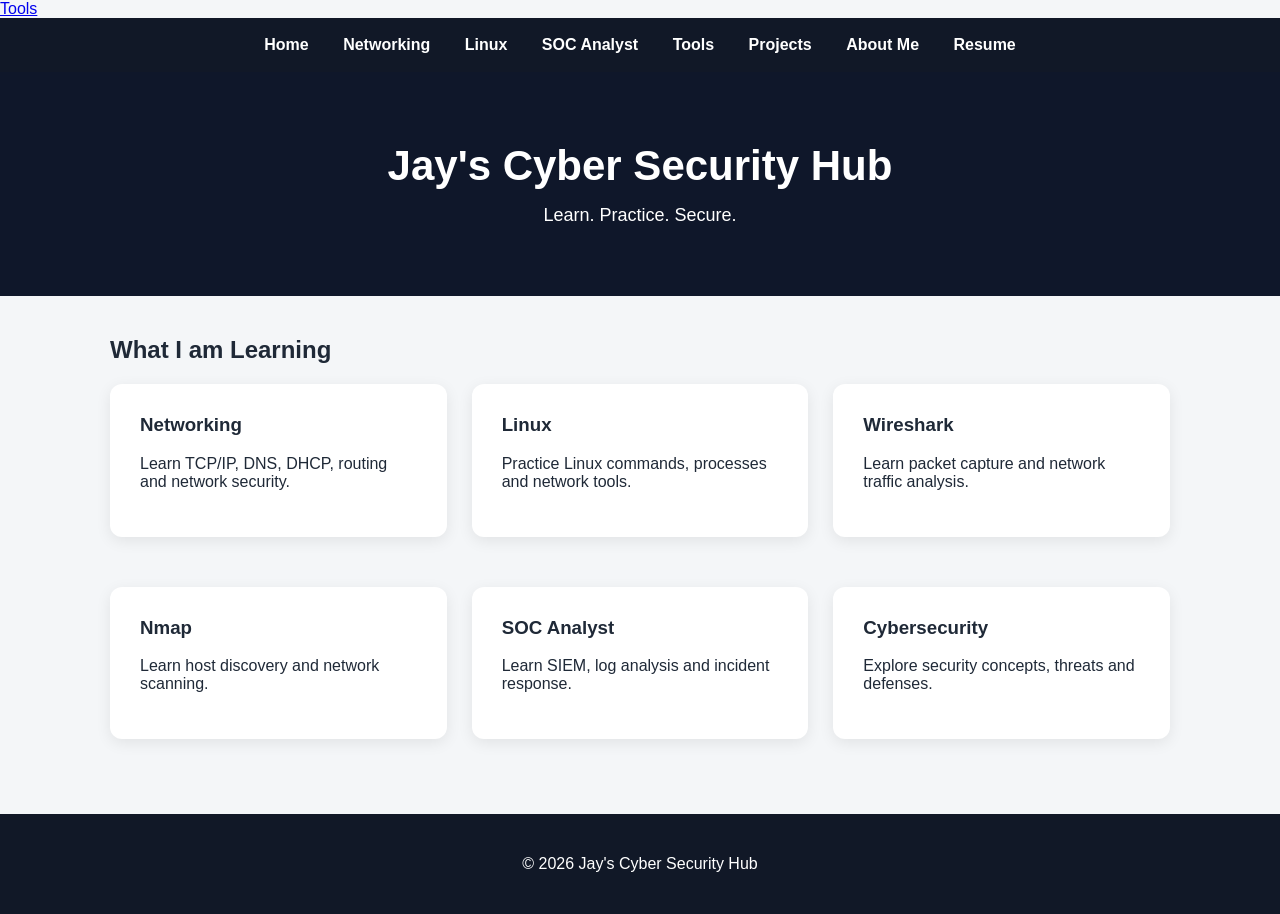
==== index.html @ 5ba56529 "Initial cybersecurity portfolio" ====
<!DOCTYPE html>
<html>
<head>
    <title>Jay's Cyber Security Hub</title>

    <link rel="stylesheet" href="style.css">
</head>

<body>

<a href="tools.html">Tools</a>

<nav>
    <a href="index.html">Home</a>
    <a href="networking.html">Networking</a>
    <a href="linux.html">Linux</a>
    <a href="soc.html">SOC Analyst</a>
    <a href="tools.html">Tools</a>
    <a href="projects.html">Projects</a>
    <a href="about.html">About Me</a>
    <a href="resume.html">Resume</a>
</nav>

    <header>
        <h1>Jay's Cyber Security Hub</h1>
        <p>Learn. Practice. Secure.</p>
    </header>

    <main>

        <section>
            <h2>What I am Learning</h2>

            <div class="topics">

                <div class="card">
                    <h3>Networking</h3>
                    <p>Learn TCP/IP, DNS, DHCP, routing and network security.</p>
                </div>

                <div class="card">
                    <h3>Linux</h3>
                    <p>Practice Linux commands, processes and network tools.</p>
                </div>

                <div class="card">
                    <h3>Wireshark</h3>
                    <p>Learn packet capture and network traffic analysis.</p>
                </div>

                <div class="card">
                    <h3>Nmap</h3>
                    <p>Learn host discovery and network scanning.</p>
                </div>

                <div class="card">
                    <h3>SOC Analyst</h3>
                    <p>Learn SIEM, log analysis and incident response.</p>
                </div>

                <div class="card">
                    <h3>Cybersecurity</h3>
                    <p>Explore security concepts, threats and defenses.</p>
                </div>

            </div>
        </section>

    </main>

    <footer>
        <p>© 2026 Jay's Cyber Security Hub</p>
    </footer>

</body>
</html>
---- style.css ----
* {
    box-sizing: border-box;
}

body {
    margin: 0;
    font-family: Arial, sans-serif;
    background: #f4f6f8;
    color: #1f2937;
}

/* Navigation */

nav {
    background: #111827;
    padding: 18px;
    text-align: center;
}

nav a {
    color: white;
    text-decoration: none;
    margin: 0 15px;
    font-weight: bold;
}

nav a:hover {
    color: #38bdf8;
}

/* Header */

header {
    background: #0f172a;
    color: white;
    text-align: center;
    padding: 70px 20px;
}

header h1 {
    font-size: 42px;
    margin: 0 0 15px;
}

header p {
    font-size: 18px;
    margin: 0;
}

/* Main */

main {
    max-width: 1100px;
    margin: 40px auto;
    padding: 0 20px;
}

/* Cards */

.topics {
    display: grid;
    grid-template-columns: repeat(3, 1fr);
    gap: 25px;
}

.card {
    background: white;
    padding: 30px;
    margin-bottom: 25px;
    border-radius: 12px;
    box-shadow: 0 4px 15px rgba(0, 0, 0, 0.08);
}

.card h2 {
    margin-top: 0;
}

.card h3 {
    margin-top: 0;
}

/* Inputs */

input {
    width: 100%;
    padding: 12px;
    margin: 8px 0;
    border: 1px solid #d1d5db;
    border-radius: 6px;
    font-size: 16px;
}

/* Buttons */

button {
    padding: 12px 20px;
    margin-top: 10px;
    border: none;
    border-radius: 6px;
    background: #2563eb;
    color: white;
    font-size: 16px;
    cursor: pointer;
}

button:hover {
    background: #1d4ed8;
}

/* Results */

#result,
#subnetResult {
    margin-top: 20px;
    padding: 15px;
    background: #f1f5f9;
    border-radius: 6px;
    font-weight: bold;
}

/* Footer */

footer {
    background: #111827;
    color: white;
    text-align: center;
    padding: 25px;
    margin-top: 50px;
}

/* Mobile */

@media (max-width: 700px) {

    .topics {
        grid-template-columns: 1fr;
    }

    nav a {
        display: block;
        margin: 10px;
    }

    header h1 {
        font-size: 32px;
    }
}
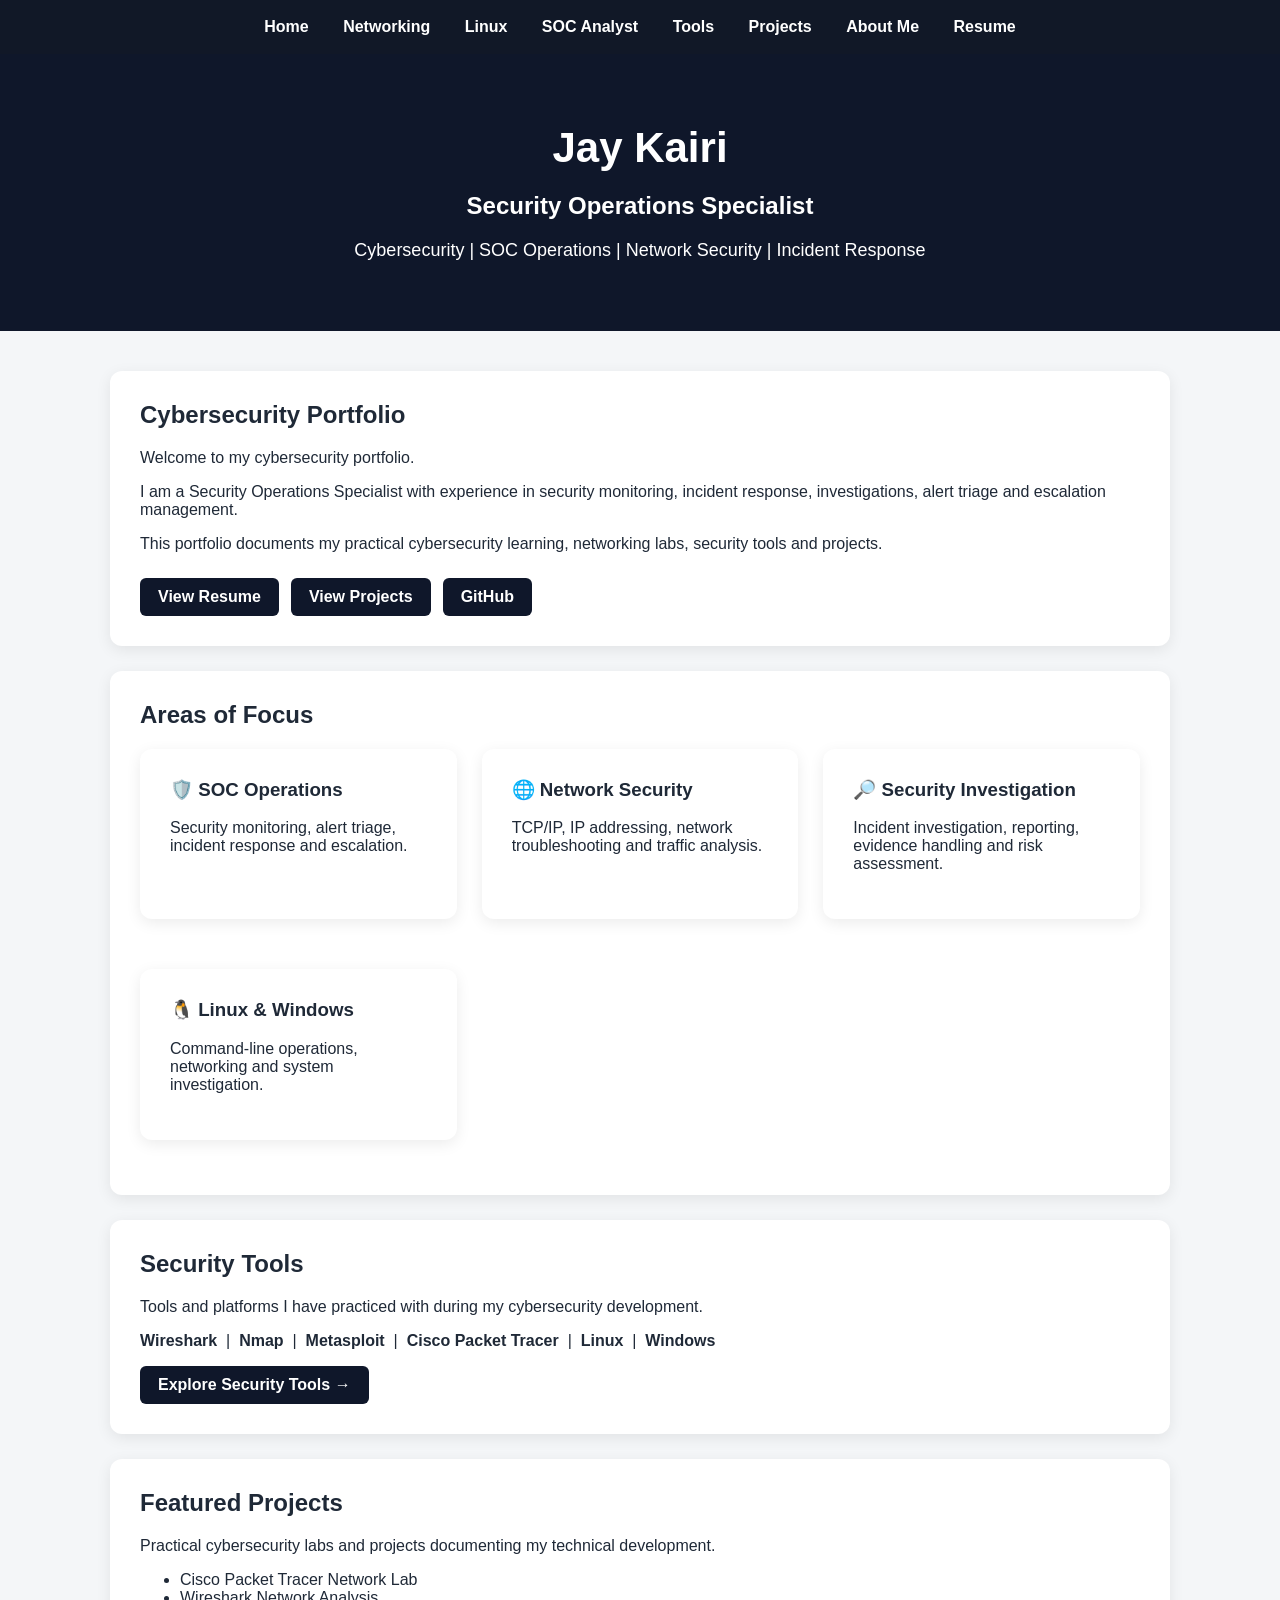
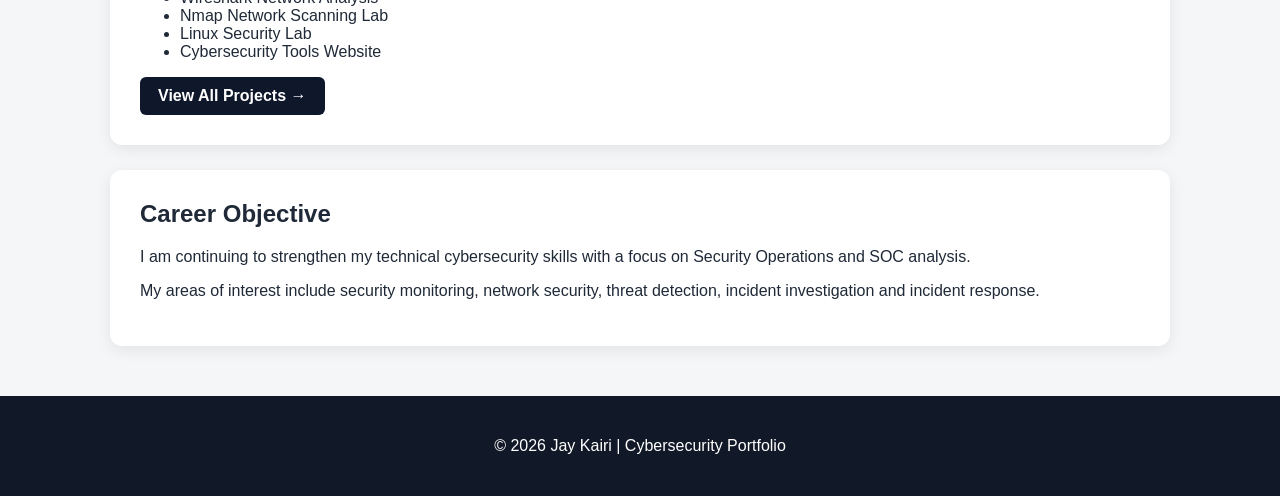
==== commit eea1c8af: "Improve recruiter focused homepage" ====
--- a/index.html
+++ b/index.html
@@ -1,76 +1,287 @@
 <!DOCTYPE html>
-<html>
+<html lang="en">
+
 <head>
-    <title>Jay's Cyber Security Hub</title>
+    <meta charset="UTF-8">
+    <meta name="viewport" content="width=device-width, initial-scale=1.0">
+
+    <title>Jay Kairi | Security Operations Specialist</title>
 
     <link rel="stylesheet" href="style.css">
 </head>
 
 <body>
 
-<a href="tools.html">Tools</a>
-
-<nav>
-    <a href="index.html">Home</a>
-    <a href="networking.html">Networking</a>
-    <a href="linux.html">Linux</a>
-    <a href="soc.html">SOC Analyst</a>
-    <a href="tools.html">Tools</a>
-    <a href="projects.html">Projects</a>
-    <a href="about.html">About Me</a>
-    <a href="resume.html">Resume</a>
-</nav>
+    <!-- Navigation -->
+
+    <nav>
+
+        <a href="index.html">Home</a>
+        <a href="networking.html">Networking</a>
+        <a href="linux.html">Linux</a>
+        <a href="SOC.html">SOC Analyst</a>
+        <a href="tools.html">Tools</a>
+        <a href="projects.html">Projects</a>
+        <a href="about.html">About Me</a>
+        <a href="resume.html">Resume</a>
+
+    </nav>
+
+
+    <!-- Hero Section -->
 
     <header>
-        <h1>Jay's Cyber Security Hub</h1>
-        <p>Learn. Practice. Secure.</p>
+
+        <h1>Jay Kairi</h1>
+
+        <h2>Security Operations Specialist</h2>
+
+        <p>
+            Cybersecurity | SOC Operations | Network Security |
+            Incident Response
+        </p>
+
     </header>
 
+
     <main>
 
-        <section>
-            <h2>What I am Learning</h2>
+
+        <!-- INTRODUCTION -->
+
+        <div class="card">
+
+            <h2>Cybersecurity Portfolio</h2>
+
+            <p>
+                Welcome to my cybersecurity portfolio.
+            </p>
+
+            <p>
+                I am a Security Operations Specialist with
+                experience in security monitoring, incident
+                response, investigations, alert triage and
+                escalation management.
+            </p>
+
+            <p>
+                This portfolio documents my practical
+                cybersecurity learning, networking labs,
+                security tools and projects.
+            </p>
+
+
+            <div class="hero-buttons">
+
+                <a href="resume.html" class="button">
+                    View Resume
+                </a>
+
+                <a href="projects.html" class="button">
+                    View Projects
+                </a>
+
+                <a
+                    href="https://github.com/analyst0555-cyber"
+                    target="_blank"
+                    class="button"
+                >
+                    GitHub
+                </a>
+
+            </div>
+
+        </div>
+
+
+        <!-- KEY AREAS -->
+
+        <div class="card">
+
+            <h2>Areas of Focus</h2>
 
             <div class="topics">
 
-                <div class="card">
-                    <h3>Networking</h3>
-                    <p>Learn TCP/IP, DNS, DHCP, routing and network security.</p>
-                </div>
-
-                <div class="card">
-                    <h3>Linux</h3>
-                    <p>Practice Linux commands, processes and network tools.</p>
-                </div>
-
-                <div class="card">
-                    <h3>Wireshark</h3>
-                    <p>Learn packet capture and network traffic analysis.</p>
-                </div>
-
-                <div class="card">
-                    <h3>Nmap</h3>
-                    <p>Learn host discovery and network scanning.</p>
-                </div>
-
-                <div class="card">
-                    <h3>SOC Analyst</h3>
-                    <p>Learn SIEM, log analysis and incident response.</p>
-                </div>
-
-                <div class="card">
-                    <h3>Cybersecurity</h3>
-                    <p>Explore security concepts, threats and defenses.</p>
-                </div>
+
+                <div class="card">
+
+                    <h3>🛡️ SOC Operations</h3>
+
+                    <p>
+                        Security monitoring, alert triage,
+                        incident response and escalation.
+                    </p>
+
+                </div>
+
+
+                <div class="card">
+
+                    <h3>🌐 Network Security</h3>
+
+                    <p>
+                        TCP/IP, IP addressing, network
+                        troubleshooting and traffic analysis.
+                    </p>
+
+                </div>
+
+
+                <div class="card">
+
+                    <h3>🔎 Security Investigation</h3>
+
+                    <p>
+                        Incident investigation, reporting,
+                        evidence handling and risk assessment.
+                    </p>
+
+                </div>
+
+
+                <div class="card">
+
+                    <h3>🐧 Linux & Windows</h3>
+
+                    <p>
+                        Command-line operations, networking
+                        and system investigation.
+                    </p>
+
+                </div>
+
 
             </div>
-        </section>
+
+        </div>
+
+
+        <!-- TOOLS -->
+
+        <div class="card">
+
+            <h2>Security Tools</h2>
+
+            <p>
+                Tools and platforms I have practiced with
+                during my cybersecurity development.
+            </p>
+
+            <p>
+
+                <strong>
+                    Wireshark
+                </strong>
+                &nbsp;|&nbsp;
+
+                <strong>
+                    Nmap
+                </strong>
+                &nbsp;|&nbsp;
+
+                <strong>
+                    Metasploit
+                </strong>
+                &nbsp;|&nbsp;
+
+                <strong>
+                    Cisco Packet Tracer
+                </strong>
+                &nbsp;|&nbsp;
+
+                <strong>
+                    Linux
+                </strong>
+                &nbsp;|&nbsp;
+
+                <strong>
+                    Windows
+                </strong>
+
+            </p>
+
+            <a href="tools.html" class="button">
+                Explore Security Tools →
+            </a>
+
+        </div>
+
+
+        <!-- PROJECTS -->
+
+        <div class="card">
+
+            <h2>Featured Projects</h2>
+
+            <p>
+                Practical cybersecurity labs and projects
+                documenting my technical development.
+            </p>
+
+            <ul>
+
+                <li>
+                    Cisco Packet Tracer Network Lab
+                </li>
+
+                <li>
+                    Wireshark Network Analysis
+                </li>
+
+                <li>
+                    Nmap Network Scanning Lab
+                </li>
+
+                <li>
+                    Linux Security Lab
+                </li>
+
+                <li>
+                    Cybersecurity Tools Website
+                </li>
+
+            </ul>
+
+            <a href="projects.html" class="button">
+                View All Projects →
+            </a>
+
+        </div>
+
+
+        <!-- CAREER GOAL -->
+
+        <div class="card">
+
+            <h2>Career Objective</h2>
+
+            <p>
+                I am continuing to strengthen my technical
+                cybersecurity skills with a focus on
+                Security Operations and SOC analysis.
+            </p>
+
+            <p>
+                My areas of interest include security monitoring,
+                network security, threat detection, incident
+                investigation and incident response.
+            </p>
+
+        </div>
+
 
     </main>
 
+
     <footer>
-        <p>© 2026 Jay's Cyber Security Hub</p>
+
+        <p>
+            © 2026 Jay Kairi | Cybersecurity Portfolio
+        </p>
+
     </footer>
 
+
 </body>
+
 </html>
--- a/style.css
+++ b/style.css
@@ -144,4 +144,134 @@
     header h1 {
         font-size: 32px;
     }
+}
+.project-image {
+    margin-top: 20px;
+}
+
+.project-image img {
+    width: 100%;
+    max-width: 900px;
+    display: block;
+    margin: 0 auto;
+    border-radius: 8px;
+}
+
+.project-image p {
+    text-align: center;
+    font-size: 14px;
+    margin-top: 10px;
+}
+/* =========================
+   MOBILE RESPONSIVE DESIGN
+   ========================= */
+
+@media (max-width: 600px) {
+
+    body {
+        width: 100%;
+        overflow-x: hidden;
+    }
+
+    nav {
+        display: flex;
+        flex-wrap: wrap;
+        justify-content: center;
+        gap: 8px;
+        padding: 10px;
+    }
+
+    nav a {
+        font-size: 14px;
+        padding: 6px 8px;
+    }
+
+    header {
+        padding: 30px 15px;
+    }
+
+    header h1 {
+        font-size: 32px;
+    }
+
+    header p {
+        font-size: 16px;
+    }
+
+    main {
+        width: 100%;
+        padding: 15px;
+        box-sizing: border-box;
+    }
+
+    .card {
+        width: 100%;
+        box-sizing: border-box;
+        padding: 20px;
+        margin-bottom: 20px;
+    }
+
+    .topics {
+        display: block;
+    }
+
+    .topics .card {
+        width: 100%;
+    }
+
+    input,
+    button {
+        max-width: 100%;
+        box-sizing: border-box;
+    }
+
+    /* Make wide tables scroll instead of breaking the page */
+
+    table {
+        display: block;
+        width: 100%;
+        overflow-x: auto;
+        white-space: nowrap;
+    }
+
+    th,
+    td {
+        padding: 8px;
+    }
+
+    pre {
+        max-width: 100%;
+        overflow-x: auto;
+        box-sizing: border-box;
+    }
+
+    .project-image img {
+        width: 100%;
+        height: auto;
+    }
+
+}
+/* =========================
+   HERO BUTTONS
+   ========================= */
+
+.hero-buttons {
+    display: flex;
+    flex-wrap: wrap;
+    gap: 12px;
+    margin-top: 25px;
+}
+
+.button {
+    display: inline-block;
+    padding: 10px 18px;
+    text-decoration: none;
+    border-radius: 6px;
+    font-weight: bold;
+    background: #0f172a;
+    color: white;
+}
+
+.button:hover {
+    opacity: 0.85;
 }
